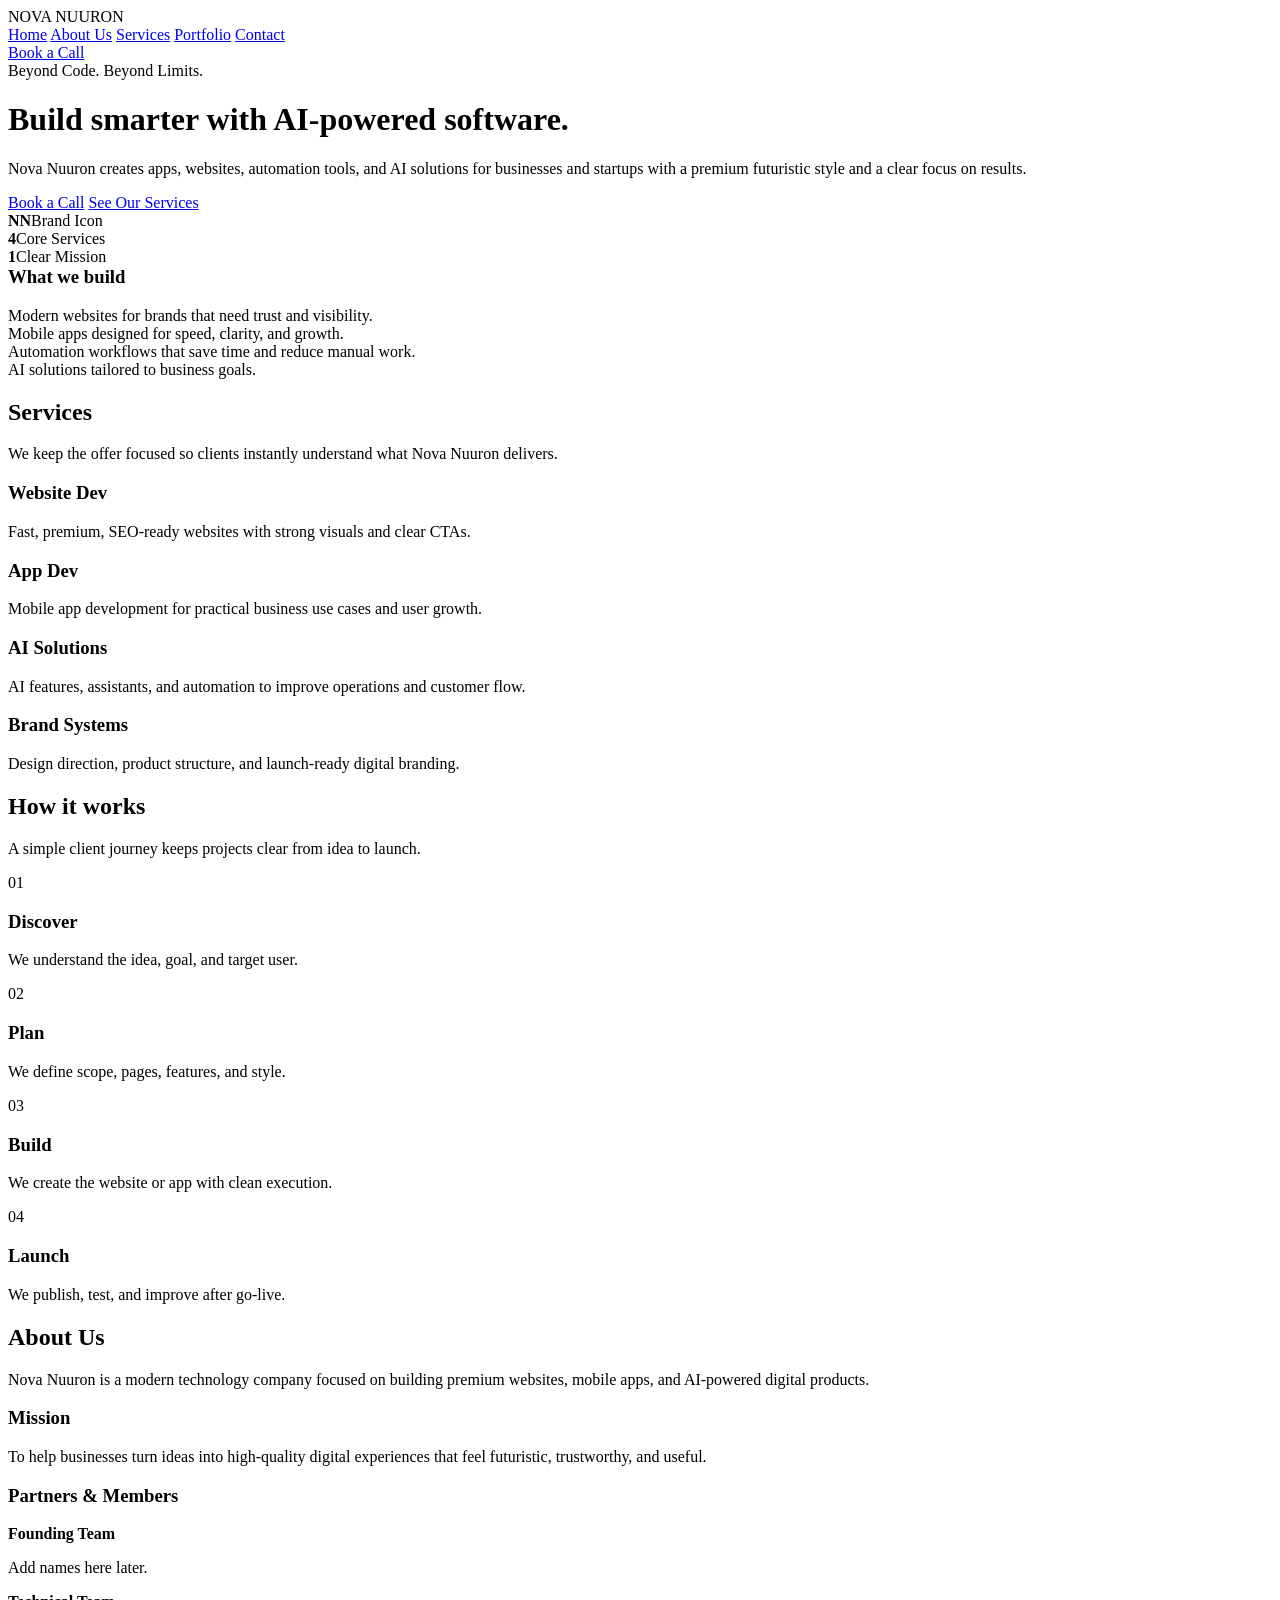
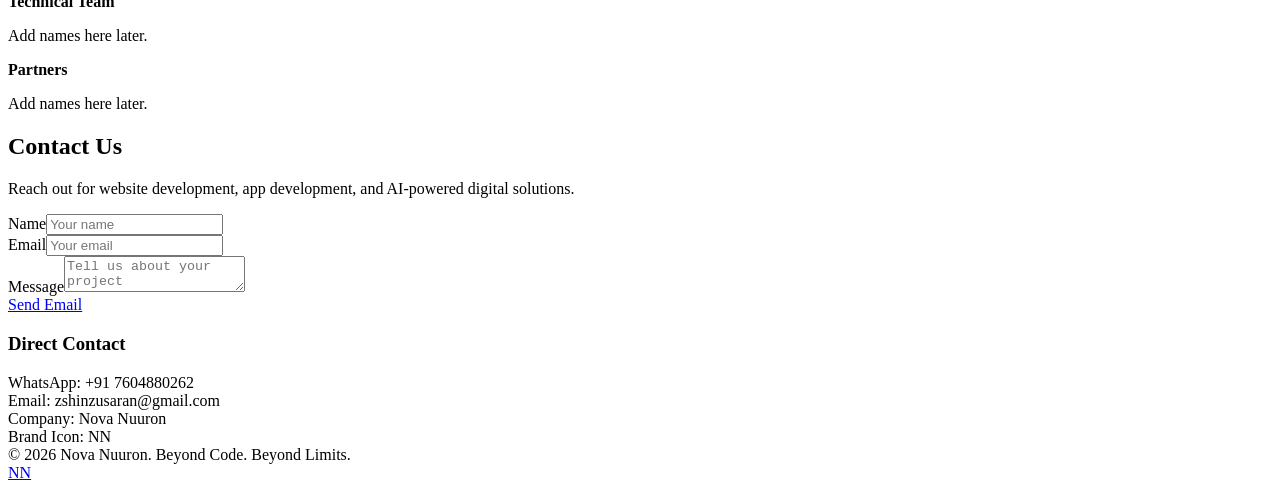
==== index.html @ 78e8030d "Add index.html" ====
<!doctype html>
<html lang="en">
<head>
  <meta charset="utf-8" />
  <meta name="viewport" content="width=device-width, initial-scale=1" />
  <title>Nova Nuuron | Beyond Code. Beyond Limits.</title>
  <meta name="description" content="Nova Nuuron builds AI-powered apps, websites, and automation tools for businesses and startups." />
  <meta name="robots" content="index, follow" />
  <link rel="stylesheet" href="style.css" />
</head>
<body>
  <div class="nav">
    <div class="wrap navin">
      <div class="logo">NOVA <span>NUURON</span></div>
      <div class="navlinks">
        <a href="index.html">Home</a>
        <a href="about.html">About Us</a>
        <a href="services.html">Services</a>
        <a href="portfolio.html">Portfolio</a>
        <a href="contact.html">Contact</a>
      </div>
      <a class="btn primary" href="contact.html">Book a Call</a>
    </div>
  </div>

  <main class="wrap hero">
    <div class="glow g1"></div><div class="glow g2"></div><div class="glow g3"></div>

    <div class="hero-grid">
      <div>
        <div class="eyebrow">Beyond Code. Beyond Limits.</div>
        <h1>Build smarter with <span class="accent">AI-powered software.</span></h1>
        <p class="sub">Nova Nuuron creates apps, websites, automation tools, and AI solutions for businesses and startups with a premium futuristic style and a clear focus on results.</p>
        <div class="cta">
          <a class="btn primary" href="contact.html">Book a Call</a>
          <a class="btn" href="services.html">See Our Services</a>
        </div>
        <div class="stat">
          <div><b>NN</b><span>Brand Icon</span></div>
          <div><b>4</b><span>Core Services</span></div>
          <div><b>1</b><span>Clear Mission</span></div>
        </div>
      </div>

      <div class="card panel">
        <h3 style="margin-top:0">What we build</h3>
        <div class="list">
          <div>Modern websites for brands that need trust and visibility.</div>
          <div>Mobile apps designed for speed, clarity, and growth.</div>
          <div>Automation workflows that save time and reduce manual work.</div>
          <div>AI solutions tailored to business goals.</div>
        </div>
      </div>
    </div>
  </main>

  <section>
    <div class="wrap">
      <h2 class="sec-title">Services</h2>
      <p class="sec-sub">We keep the offer focused so clients instantly understand what Nova Nuuron delivers.</p>
      <div class="grid4">
        <div class="mini"><h3>Website Dev</h3><p>Fast, premium, SEO-ready websites with strong visuals and clear CTAs.</p></div>
        <div class="mini"><h3>App Dev</h3><p>Mobile app development for practical business use cases and user growth.</p></div>
        <div class="mini"><h3>AI Solutions</h3><p>AI features, assistants, and automation to improve operations and customer flow.</p></div>
        <div class="mini"><h3>Brand Systems</h3><p>Design direction, product structure, and launch-ready digital branding.</p></div>
      </div>
    </div>
  </section>

  <section>
    <div class="wrap">
      <h2 class="sec-title">How it works</h2>
      <p class="sec-sub">A simple client journey keeps projects clear from idea to launch.</p>
      <div class="timeline">
        <div class="step"><div class="n">01</div><h3>Discover</h3><p>We understand the idea, goal, and target user.</p></div>
        <div class="step"><div class="n">02</div><h3>Plan</h3><p>We define scope, pages, features, and style.</p></div>
        <div class="step"><div class="n">03</div><h3>Build</h3><p>We create the website or app with clean execution.</p></div>
        <div class="step"><div class="n">04</div><h3>Launch</h3><p>We publish, test, and improve after go-live.</p></div>
      </div>
    </div>
  </section>

  <section>
    <div class="wrap">
      <h2 class="sec-title">About Us</h2>
      <p class="sec-sub">Nova Nuuron is a modern technology company focused on building premium websites, mobile apps, and AI-powered digital products.</p>
      <div class="two-col">
        <div class="card">
          <h3>Mission</h3>
          <p class="sec-sub">To help businesses turn ideas into high-quality digital experiences that feel futuristic, trustworthy, and useful.</p>
        </div>
        <div class="card">
          <h3>Partners & Members</h3>
          <div class="team">
            <div class="member"><b>Founding Team</b><p class="sec-sub">Add names here later.</p></div>
            <div class="member"><b>Technical Team</b><p class="sec-sub">Add names here later.</p></div>
            <div class="member"><b>Partners</b><p class="sec-sub">Add names here later.</p></div>
          </div>
        </div>
      </div>
    </div>
  </section>

  <section>
    <div class="wrap">
      <h2 class="sec-title">Contact Us</h2>
      <p class="sec-sub">Reach out for website development, app development, and AI-powered digital solutions.</p>
      <div class="contact">
        <div class="card">
          <div class="field"><label>Name</label><input placeholder="Your name" /></div>
          <div class="field"><label>Email</label><input placeholder="Your email" /></div>
          <div class="field"><label>Message</label><textarea placeholder="Tell us about your project"></textarea></div>
          <a class="btn primary" href="mailto:zshinzusaran@gmail.com">Send Email</a>
        </div>
        <div class="card">
          <h3>Direct Contact</h3>
          <div class="list">
            <div>WhatsApp: +91 7604880262</div>
            <div>Email: zshinzusaran@gmail.com</div>
            <div>Company: Nova Nuuron</div>
            <div>Brand Icon: NN</div>
          </div>
        </div>
      </div>
    </div>
  </section>

  <div class="footer"><div class="wrap">© 2026 Nova Nuuron. Beyond Code. Beyond Limits.</div></div>
  <a class="float" href="contact.html">NN</a>
  <script src="script.js"></script>
</body>
</html>
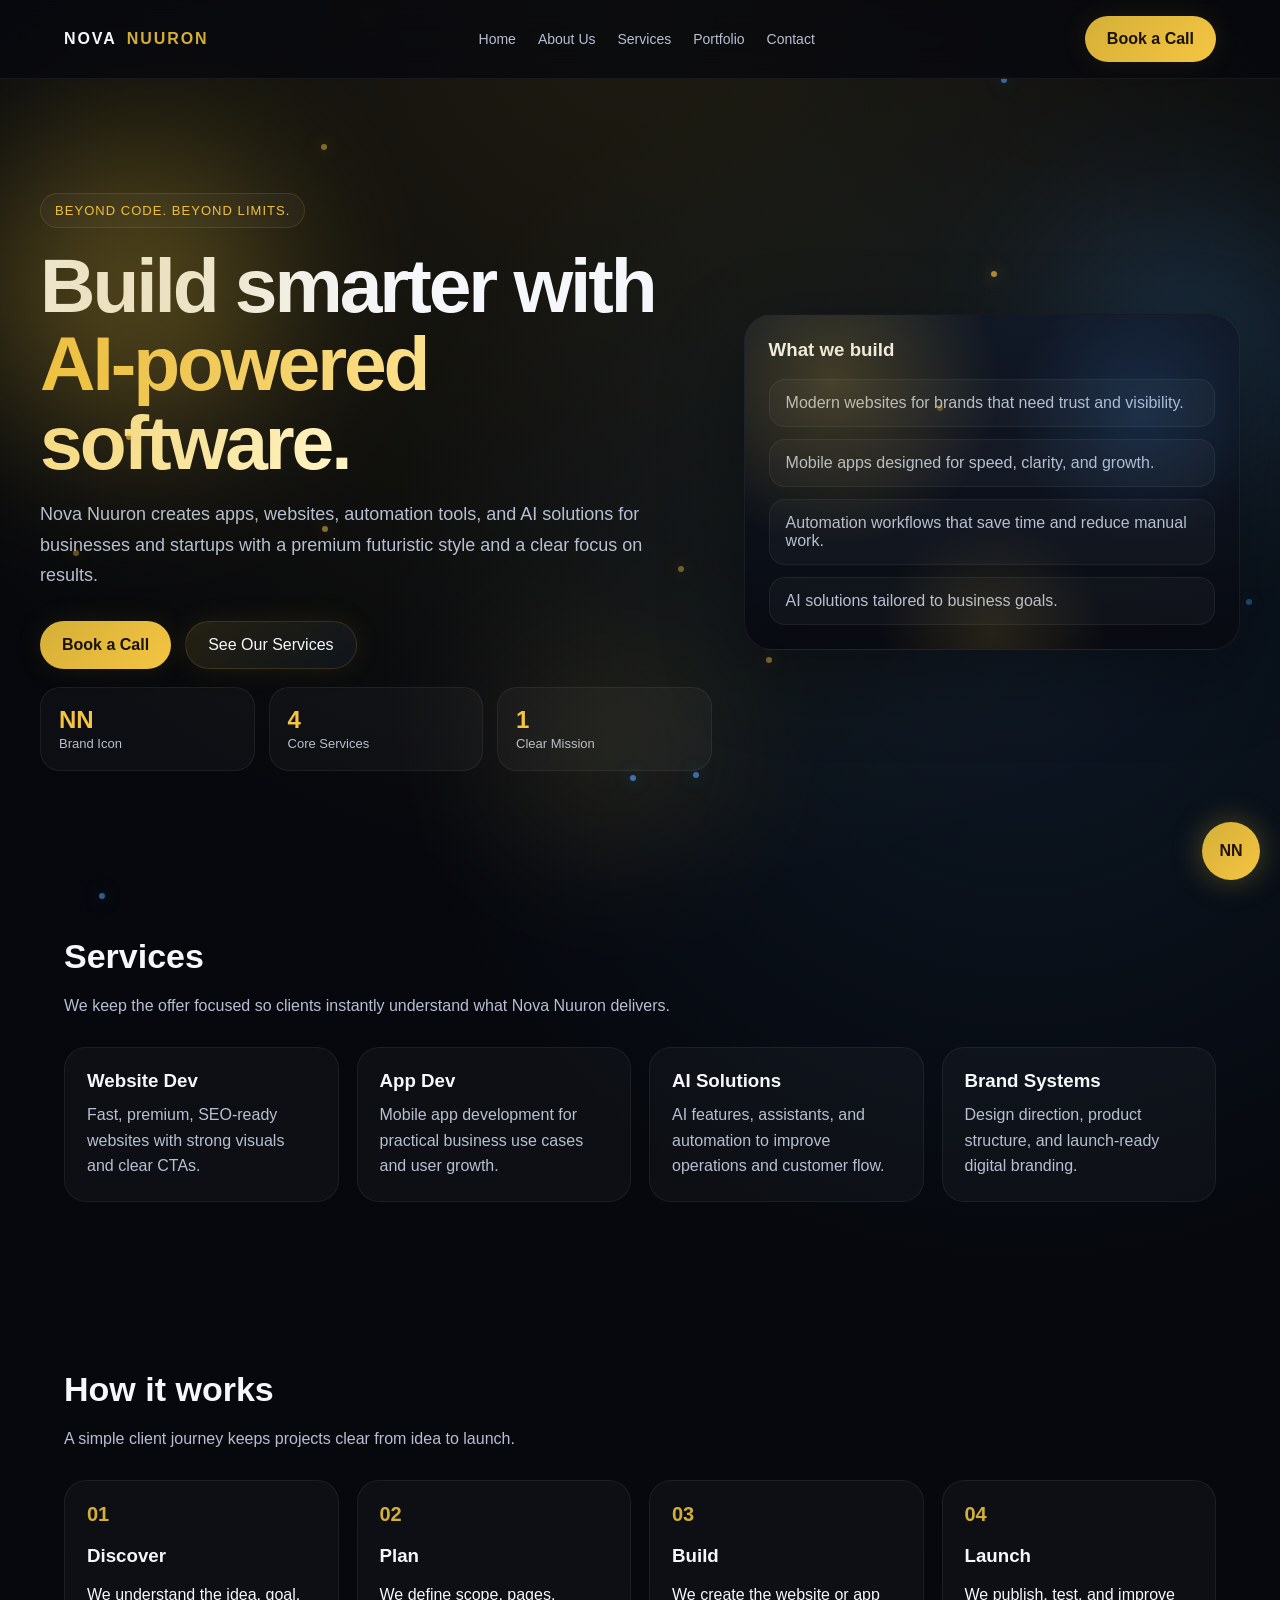
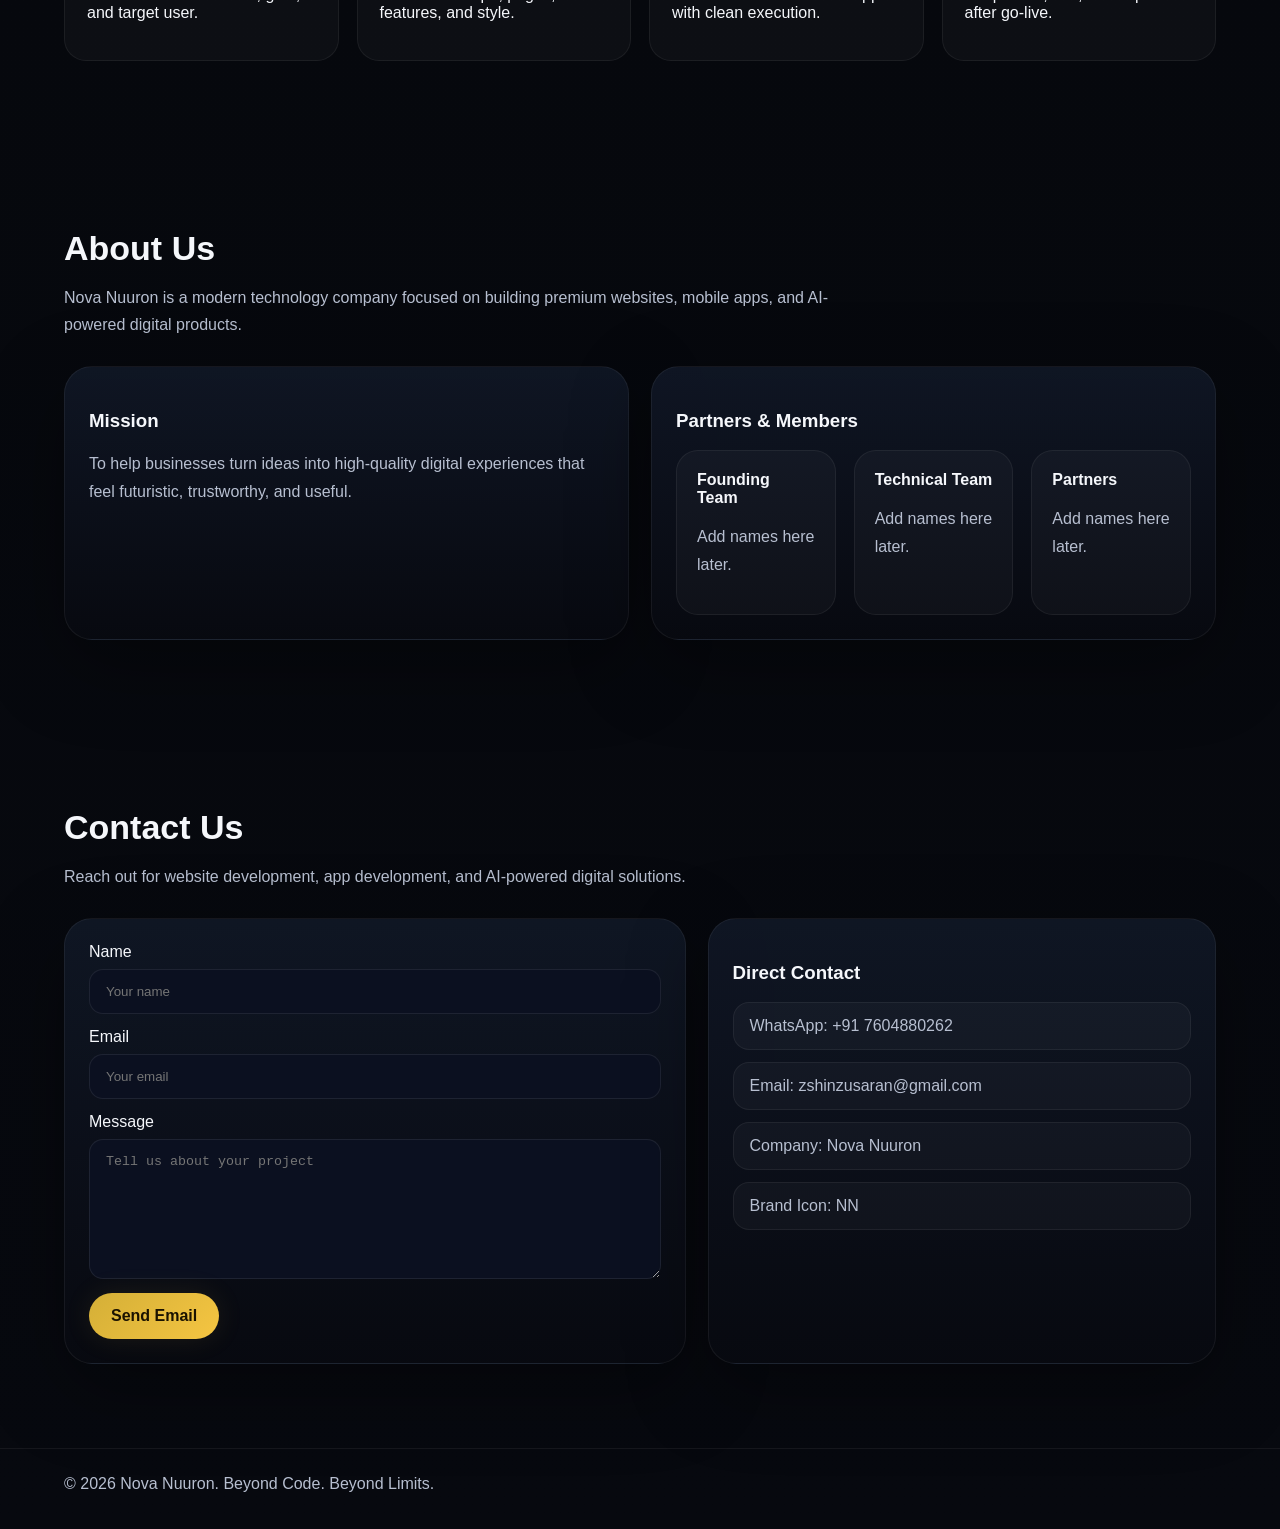
==== commit 2b2fbff7: "Update index.html" ====
--- a/index.html
+++ b/index.html
@@ -1,6 +1,7 @@
 <!doctype html>
 <html lang="en">
 <head>
+  <meta name="google-site-verification" content="<meta name="google-site-verification" content="H-OH4B3mPdGkCFYLchDayKzdX0_QrWJSnF0x-7QkNxE" />
   <meta charset="utf-8" />
   <meta name="viewport" content="width=device-width, initial-scale=1" />
   <title>Nova Nuuron | Beyond Code. Beyond Limits.</title>
--- a/style.css
+++ b/style.css
@@ -0,0 +1,195 @@
+:root{
+  --bg:#07090f;
+  --panel:#0d1118;
+  --panel2:#111827;
+  --gold:#d4af37;
+  --yellow:#f5c542;
+  --blue:#4aa3ff;
+  --text:#f5f7fb;
+  --muted:#b7bfd0;
+  --border:rgba(212,175,55,.16);
+  --shadow:0 24px 80px rgba(0,0,0,.35);
+}
+
+*{box-sizing:border-box}
+html{scroll-behavior:smooth}
+body{
+  margin:0;
+  font-family:Inter,Arial,sans-serif;
+  background:
+    radial-gradient(circle at top, rgba(212,175,55,.12), transparent 28%),
+    radial-gradient(circle at 80% 20%, rgba(74,163,255,.10), transparent 24%),
+    linear-gradient(180deg,#05070b 0%, #07090f 100%);
+  color:var(--text);
+  overflow-x:hidden;
+}
+
+a{color:inherit;text-decoration:none}
+img{max-width:100%;display:block}
+.wrap{max-width:1200px;margin:0 auto;padding:0 24px}
+.nav{
+  position:sticky;top:0;z-index:50;
+  background:rgba(6,8,14,.72);
+  backdrop-filter:blur(16px);
+  border-bottom:1px solid rgba(255,255,255,.06);
+}
+.navin{
+  display:flex;align-items:center;justify-content:space-between;
+  min-height:78px;gap:18px;
+}
+.logo{
+  display:flex;align-items:center;gap:10px;
+  font-weight:900;letter-spacing:.12em;
+}
+.logo span{color:var(--gold)}
+.navlinks{display:flex;gap:22px;color:var(--muted);font-size:14px;flex-wrap:wrap}
+.navlinks a:hover{color:var(--yellow)}
+.btn{
+  display:inline-flex;align-items:center;justify-content:center;
+  padding:14px 22px;border-radius:999px;border:1px solid var(--border);
+  background:linear-gradient(135deg,rgba(212,175,55,.14),rgba(74,163,255,.06));
+  box-shadow:0 0 28px rgba(212,175,55,.10);
+  transition:.25s ease;
+}
+.btn:hover{transform:translateY(-2px);border-color:rgba(245,197,66,.28)}
+.btn.primary{
+  background:linear-gradient(135deg,var(--gold),var(--yellow));
+  color:#1a1200;font-weight:800;border:none;
+}
+.hero{
+  position:relative;
+  min-height:86vh;
+  display:flex;align-items:center;
+  padding:86px 0 54px;
+}
+.glow{
+  position:absolute;border-radius:50%;filter:blur(80px);opacity:.35;pointer-events:none;
+}
+.g1{width:300px;height:300px;background:var(--gold);top:8%;left:-5%}
+.g2{width:260px;height:260px;background:var(--blue);top:18%;right:-6%;opacity:.18}
+.g3{width:180px;height:180px;background:var(--yellow);bottom:2%;left:40%;opacity:.14}
+.hero-grid{
+  display:grid;grid-template-columns:1.15fr .85fr;gap:32px;align-items:center;
+}
+.eyebrow{
+  display:inline-flex;padding:9px 14px;border-radius:999px;
+  border:1px solid var(--border);background:rgba(255,255,255,.03);
+  color:var(--yellow);font-size:13px;letter-spacing:.08em;text-transform:uppercase;
+}
+h1{
+  font-size:clamp(42px,6vw,78px);line-height:1.02;margin:18px 0 16px;
+  letter-spacing:-.04em;
+}
+.accent{
+  background:linear-gradient(90deg,var(--yellow),#fff5c7);
+  -webkit-background-clip:text;background-clip:text;color:transparent;
+}
+.sub{max-width:650px;color:var(--muted);font-size:18px;line-height:1.7}
+.cta{display:flex;gap:14px;flex-wrap:wrap;margin-top:30px}
+.card{
+  background:linear-gradient(180deg,rgba(17,24,39,.88),rgba(8,10,16,.92));
+  border:1px solid rgba(255,255,255,.06);
+  border-radius:28px;padding:24px;box-shadow:var(--shadow);
+}
+.panel{position:relative;overflow:hidden}
+.panel:before{
+  content:"";position:absolute;inset:-2px;
+  background:
+    radial-gradient(circle at 18% 20%,rgba(212,175,55,.25),transparent 34%),
+    radial-gradient(circle at 80% 30%,rgba(74,163,255,.15),transparent 28%),
+    radial-gradient(circle at 50% 95%,rgba(245,197,66,.12),transparent 28%);
+  pointer-events:none;
+}
+.stat{
+  display:grid;grid-template-columns:repeat(3,1fr);gap:14px;margin-top:18px;
+}
+.stat div{
+  padding:18px;border-radius:20px;
+  background:rgba(255,255,255,.03);
+  border:1px solid rgba(255,255,255,.06);
+}
+.stat b{display:block;font-size:24px;color:var(--yellow)}
+.stat span{color:var(--muted);font-size:13px}
+section{padding:84px 0}
+.sec-title{font-size:34px;margin:0 0 12px}
+.sec-sub{color:var(--muted);max-width:820px;line-height:1.7}
+.grid4{
+  display:grid;grid-template-columns:repeat(4,1fr);gap:18px;margin-top:28px
+}
+.mini{
+  padding:22px;border-radius:22px;
+  background:rgba(255,255,255,.03);
+  border:1px solid rgba(255,255,255,.06);
+  transition:.25s ease;
+}
+.mini:hover{transform:translateY(-6px);border-color:rgba(245,197,66,.28)}
+.mini h3{margin:0 0 10px}
+.mini p{margin:0;color:var(--muted);line-height:1.6}
+.timeline{
+  display:grid;grid-template-columns:repeat(4,1fr);gap:18px;margin-top:28px
+}
+.step{
+  padding:22px;border-radius:22px;
+  background:rgba(255,255,255,.03);
+  border:1px solid rgba(255,255,255,.06);
+}
+.step .n{color:var(--gold);font-weight:800;font-size:20px}
+.two-col{display:grid;grid-template-columns:1fr 1fr;gap:22px;margin-top:28px}
+.list{display:grid;gap:12px;margin-top:16px}
+.list div{
+  padding:14px 16px;border-radius:16px;
+  background:rgba(255,255,255,.03);
+  border:1px solid rgba(255,255,255,.06);
+  color:var(--muted);
+}
+.team{display:grid;grid-template-columns:repeat(3,1fr);gap:18px;margin-top:18px}
+.member{
+  padding:20px;border-radius:22px;
+  background:rgba(255,255,255,.03);
+  border:1px solid rgba(255,255,255,.06);
+}
+.contact{display:grid;grid-template-columns:1.1fr .9fr;gap:22px;margin-top:28px}
+.field{display:flex;flex-direction:column;gap:8px;margin-bottom:14px}
+input,textarea{
+  background:#0b1020;border:1px solid rgba(255,255,255,.08);color:var(--text);
+  padding:14px 16px;border-radius:14px;outline:none;
+}
+textarea{min-height:140px;resize:vertical}
+.footer{
+  padding:26px 0 36px;color:var(--muted);
+  border-top:1px solid rgba(255,255,255,.06)
+}
+.float{
+  position:fixed;right:20px;bottom:20px;width:58px;height:58px;border-radius:50%;
+  display:grid;place-items:center;
+  background:linear-gradient(135deg,var(--gold),var(--yellow));
+  color:#201400;font-weight:900;
+  box-shadow:0 0 30px rgba(212,175,55,.35);z-index:30;
+}
+.particle{
+  position:absolute;width:6px;height:6px;border-radius:50%;
+  background:rgba(245,197,66,.9);
+  box-shadow:0 0 18px rgba(245,197,66,.8);
+  animation:drift 10s linear infinite;opacity:.85;
+}
+.particle.b{
+  background:rgba(74,163,255,.8);box-shadow:0 0 18px rgba(74,163,255,.7)
+}
+@keyframes drift{
+  0%{transform:translateY(0) translateX(0) scale(1)}
+  50%{transform:translateY(-30px) translateX(18px) scale(1.2)}
+  100%{transform:translateY(0) translateX(0) scale(1)}
+}
+.page-hero{padding:76px 0 30px}
+.breadcrumb{color:var(--muted);font-size:14px}
+.content-grid{display:grid;grid-template-columns:1fr 1fr;gap:22px;margin-top:28px}
+.badge{
+  display:inline-flex;align-items:center;gap:8px;padding:8px 12px;border-radius:999px;
+  background:rgba(255,255,255,.03);border:1px solid rgba(255,255,255,.06);color:var(--yellow)
+}
+@media(max-width:980px){
+  .hero-grid,.grid4,.timeline,.two-col,.team,.contact,.content-grid{grid-template-columns:1fr}
+  .navlinks{display:none}
+  .stat{grid-template-columns:1fr}
+  .hero{min-height:auto;padding-top:60px}
+}
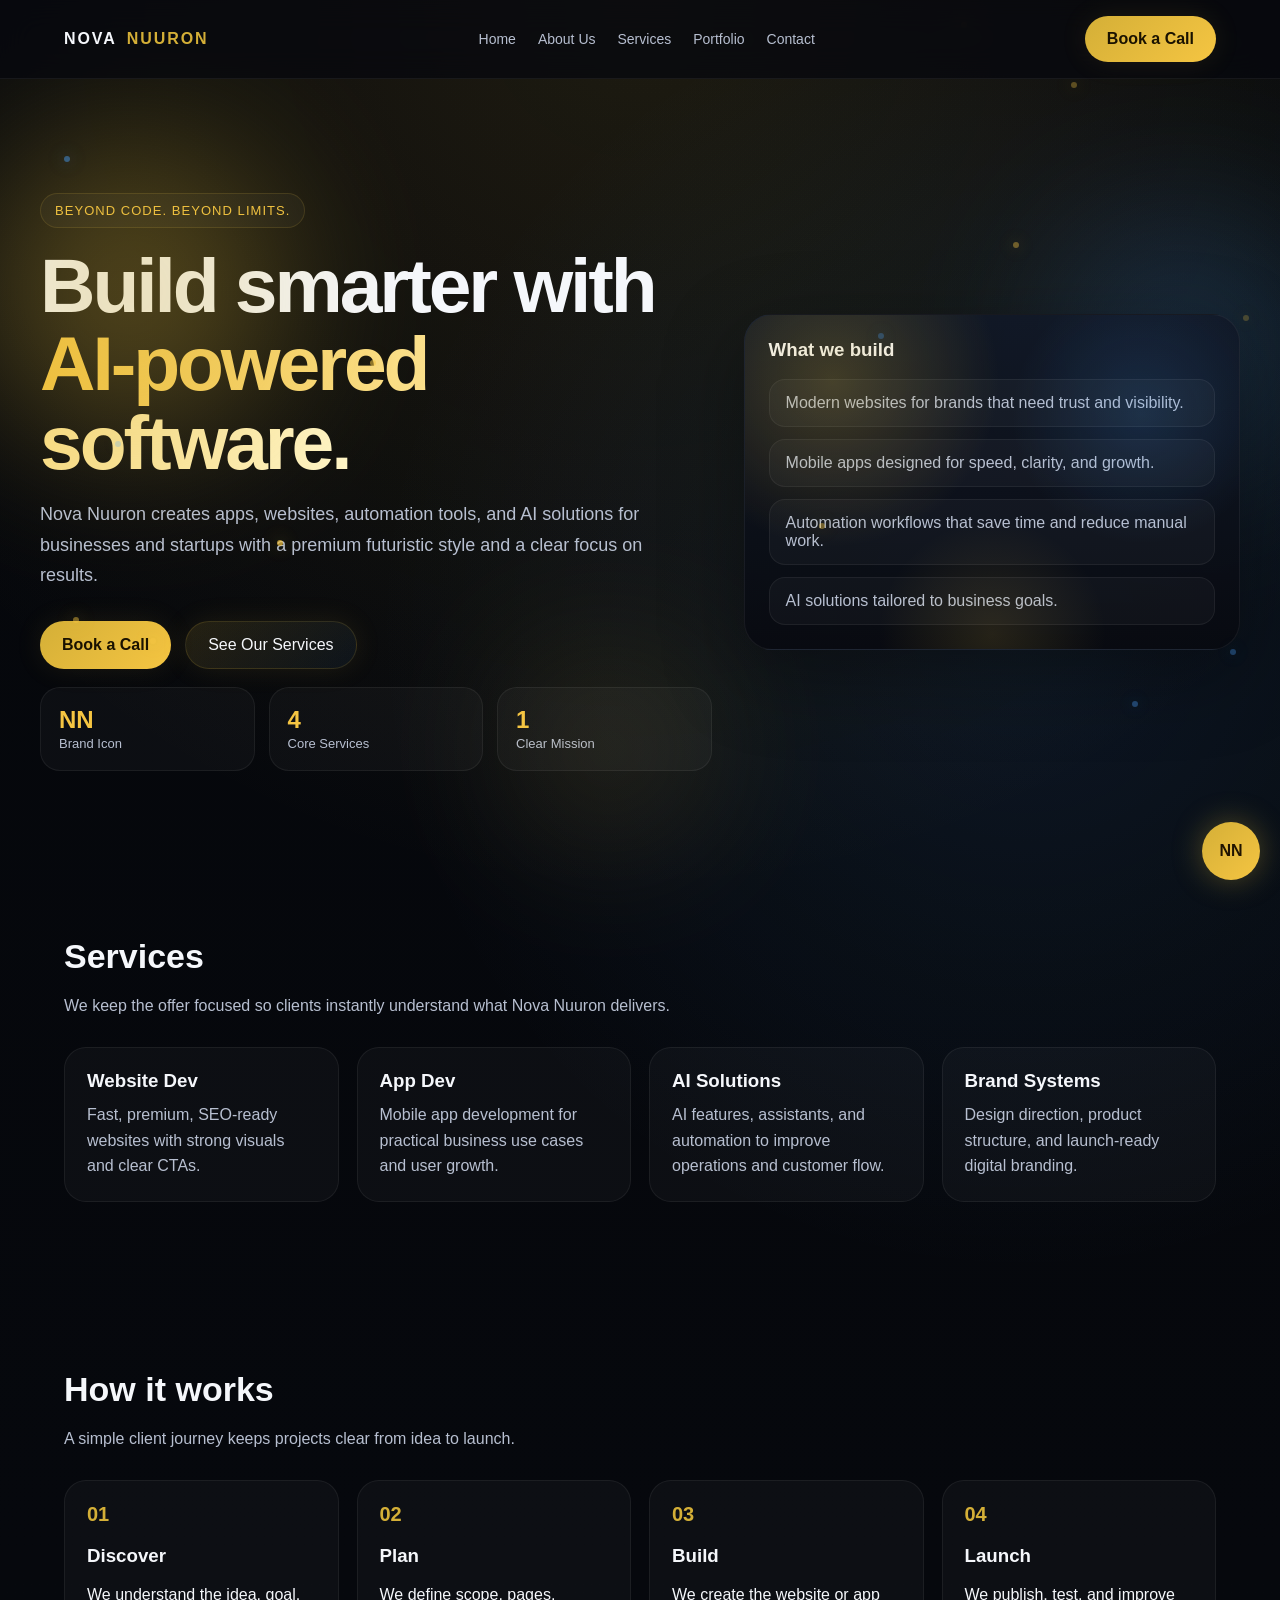
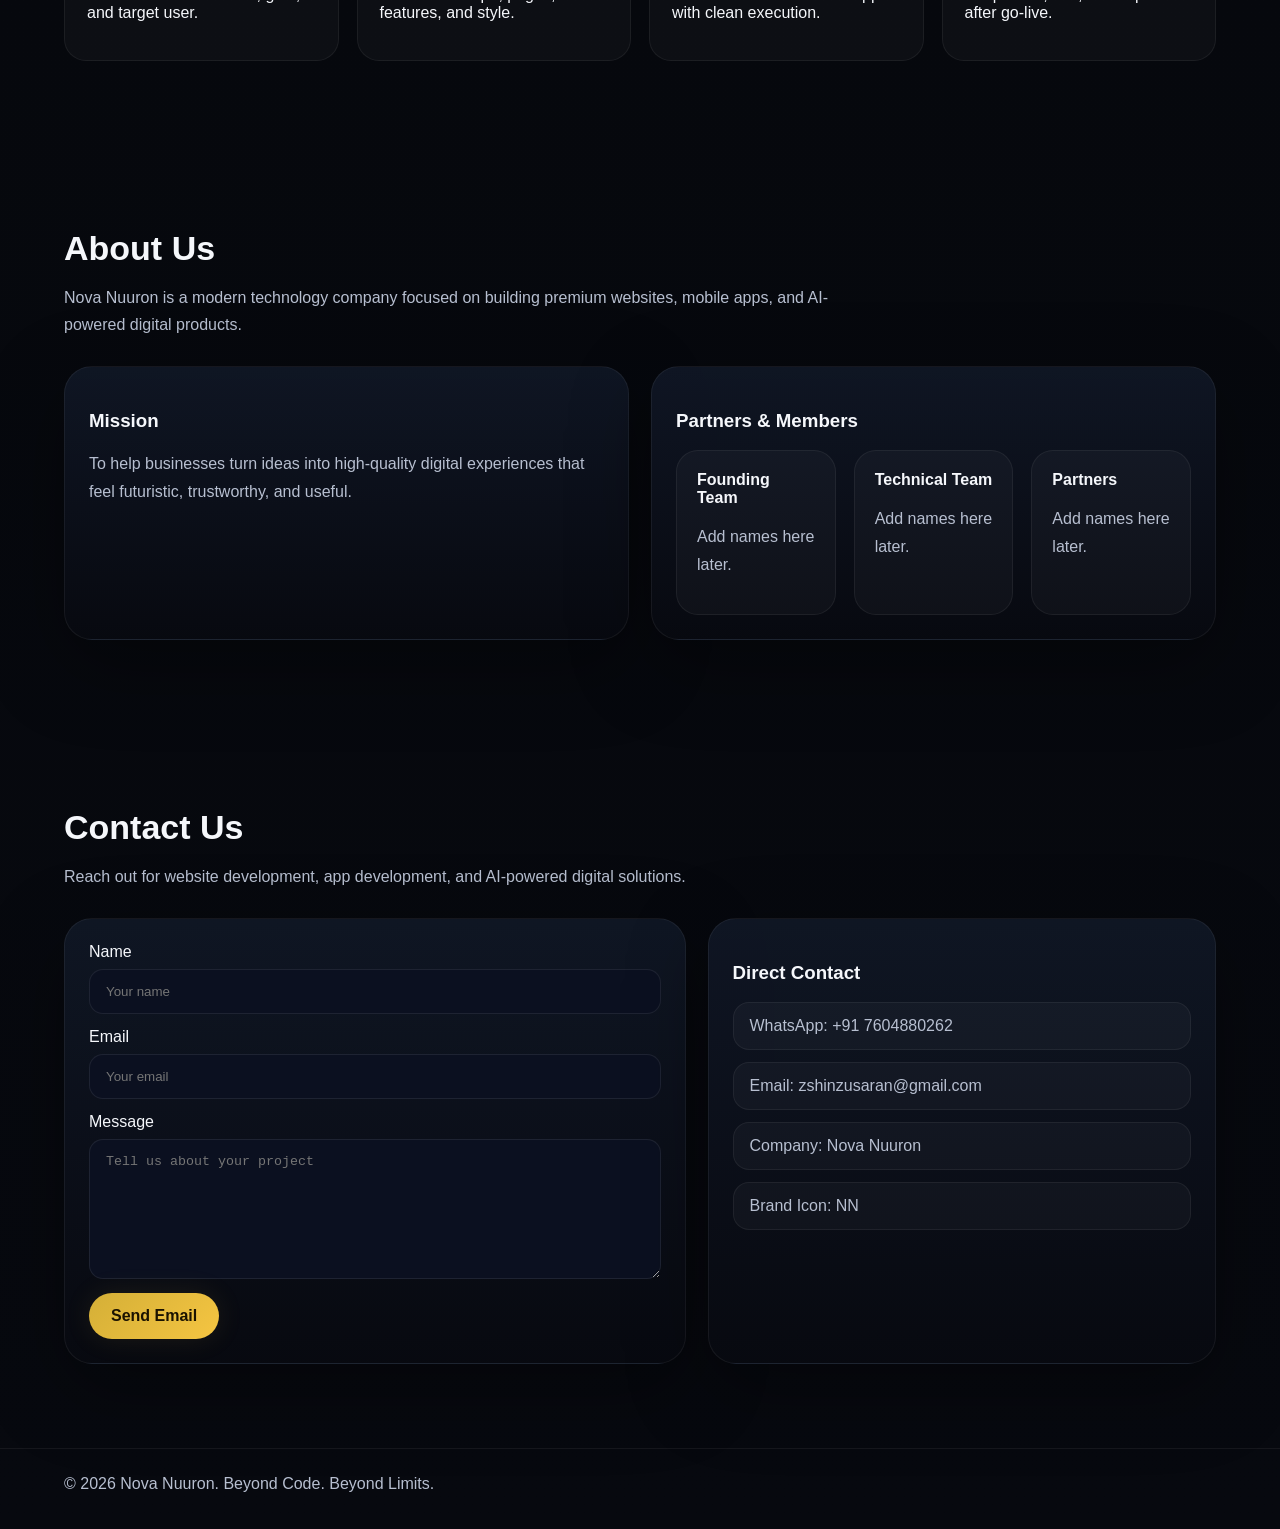
==== commit cc53b60d: "Update index.html" ====
--- a/index.html
+++ b/index.html
@@ -1,7 +1,7 @@
 <!doctype html>
 <html lang="en">
 <head>
-  <meta name="google-site-verification" content="<meta name="google-site-verification" content="H-OH4B3mPdGkCFYLchDayKzdX0_QrWJSnF0x-7QkNxE" />
+  <meta name="google-site-verification" content="H-OH4B3mPdGkCFYLchDayKzdX0_QrWJSnF0x-7QkNxE" />
   <meta charset="utf-8" />
   <meta name="viewport" content="width=device-width, initial-scale=1" />
   <title>Nova Nuuron | Beyond Code. Beyond Limits.</title>
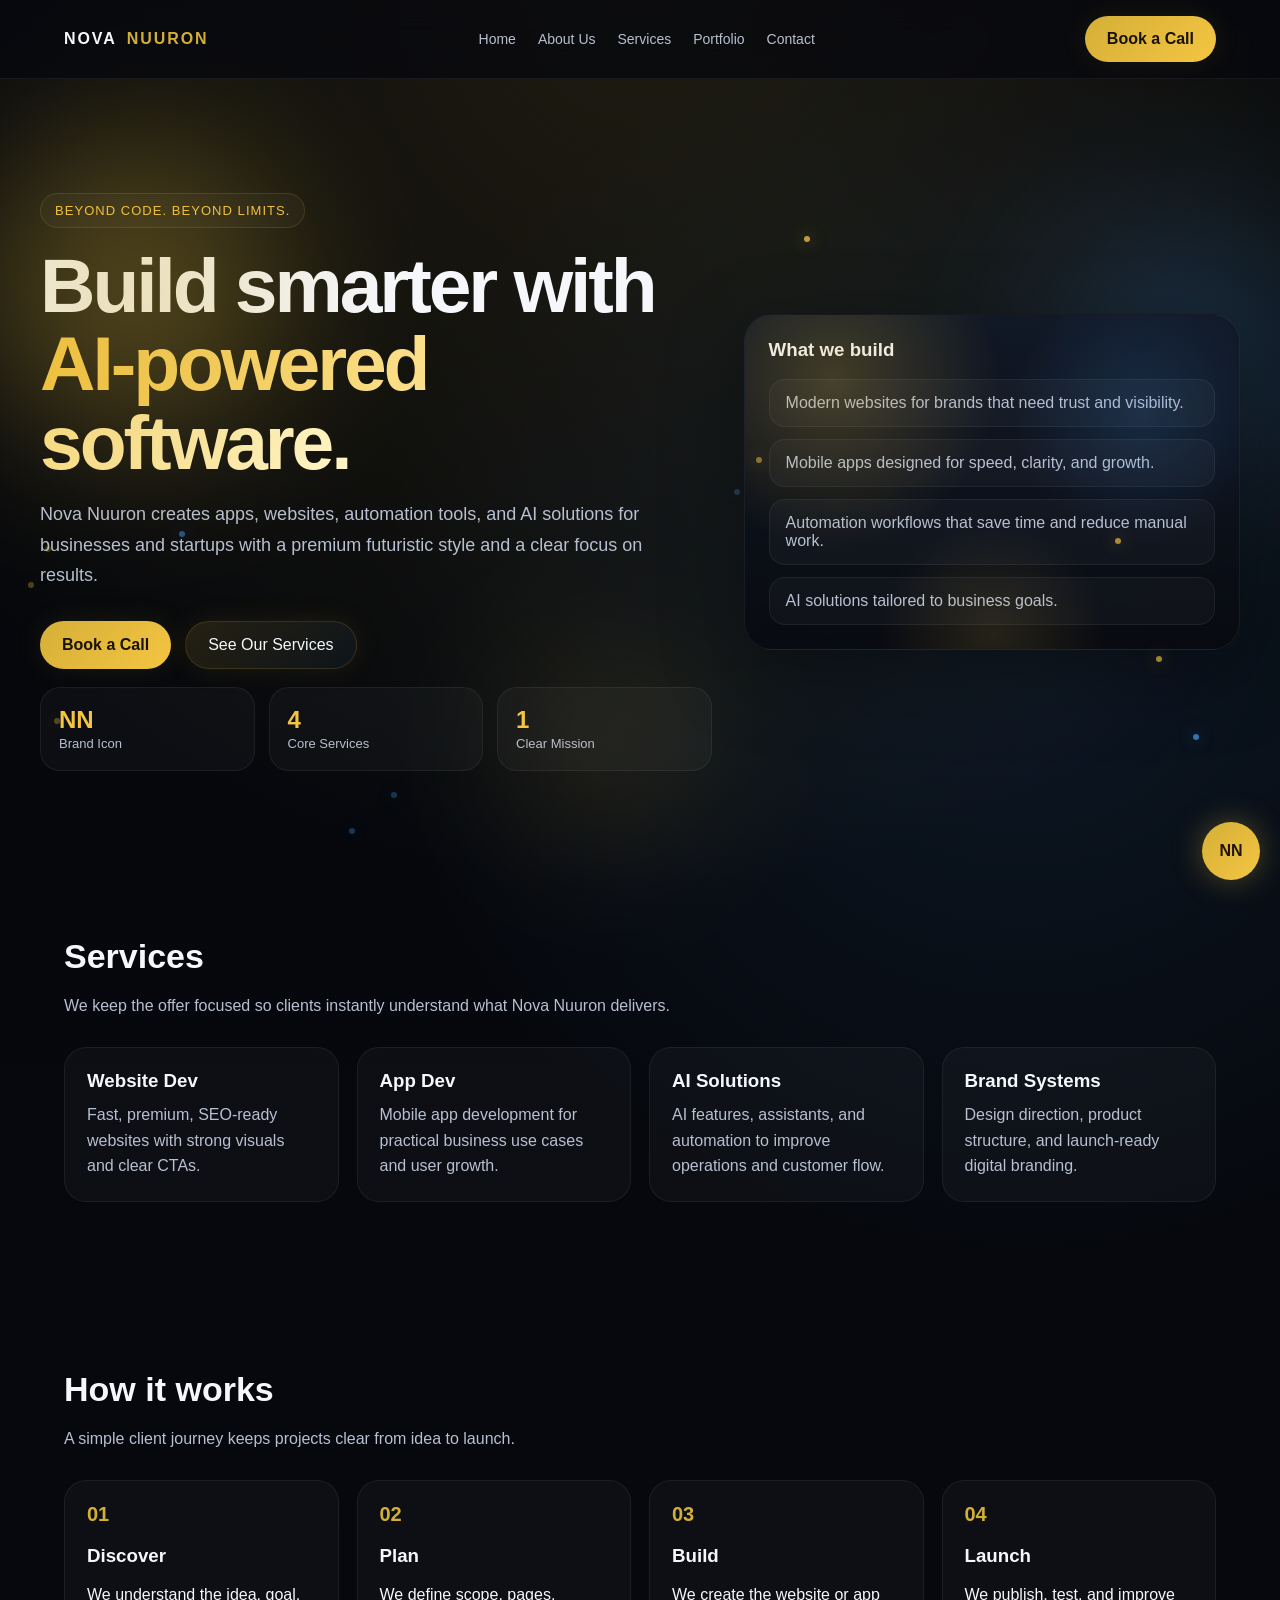
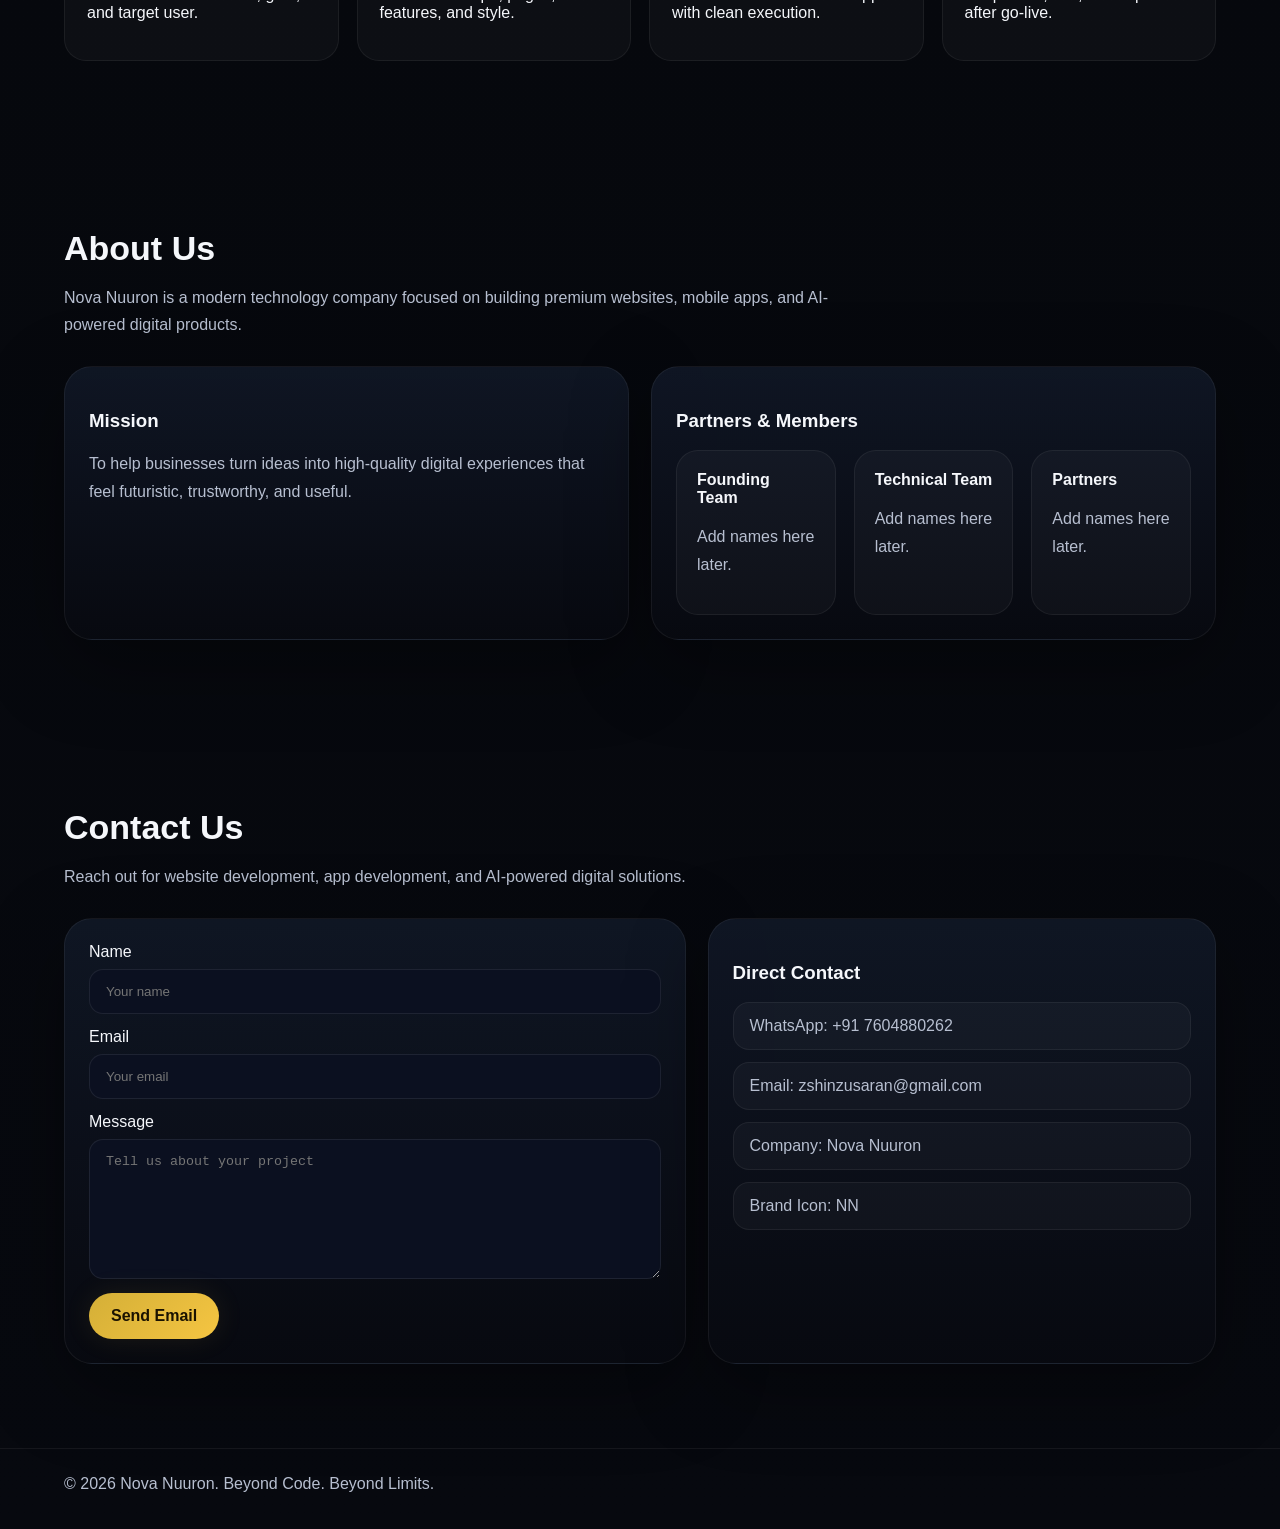
==== commit 10a1b7ec: "Update index.html" ====
--- a/index.html
+++ b/index.html
@@ -5,6 +5,15 @@
   <meta charset="utf-8" />
   <meta name="viewport" content="width=device-width, initial-scale=1" />
   <title>Nova Nuuron | Beyond Code. Beyond Limits.</title>
+  <!-- Google tag (gtag.js) -->
+<script async src="https://www.googletagmanager.com/gtag/js?id=G-8RN0P5XRWP"></script>
+<script>
+  window.dataLayer = window.dataLayer || [];
+  function gtag(){dataLayer.push(arguments);}
+  gtag('js', new Date());
+
+  gtag('config', 'G-8RN0P5XRWP');
+</script>
   <meta name="description" content="Nova Nuuron builds AI-powered apps, websites, and automation tools for businesses and startups." />
   <meta name="robots" content="index, follow" />
   <link rel="stylesheet" href="style.css" />
